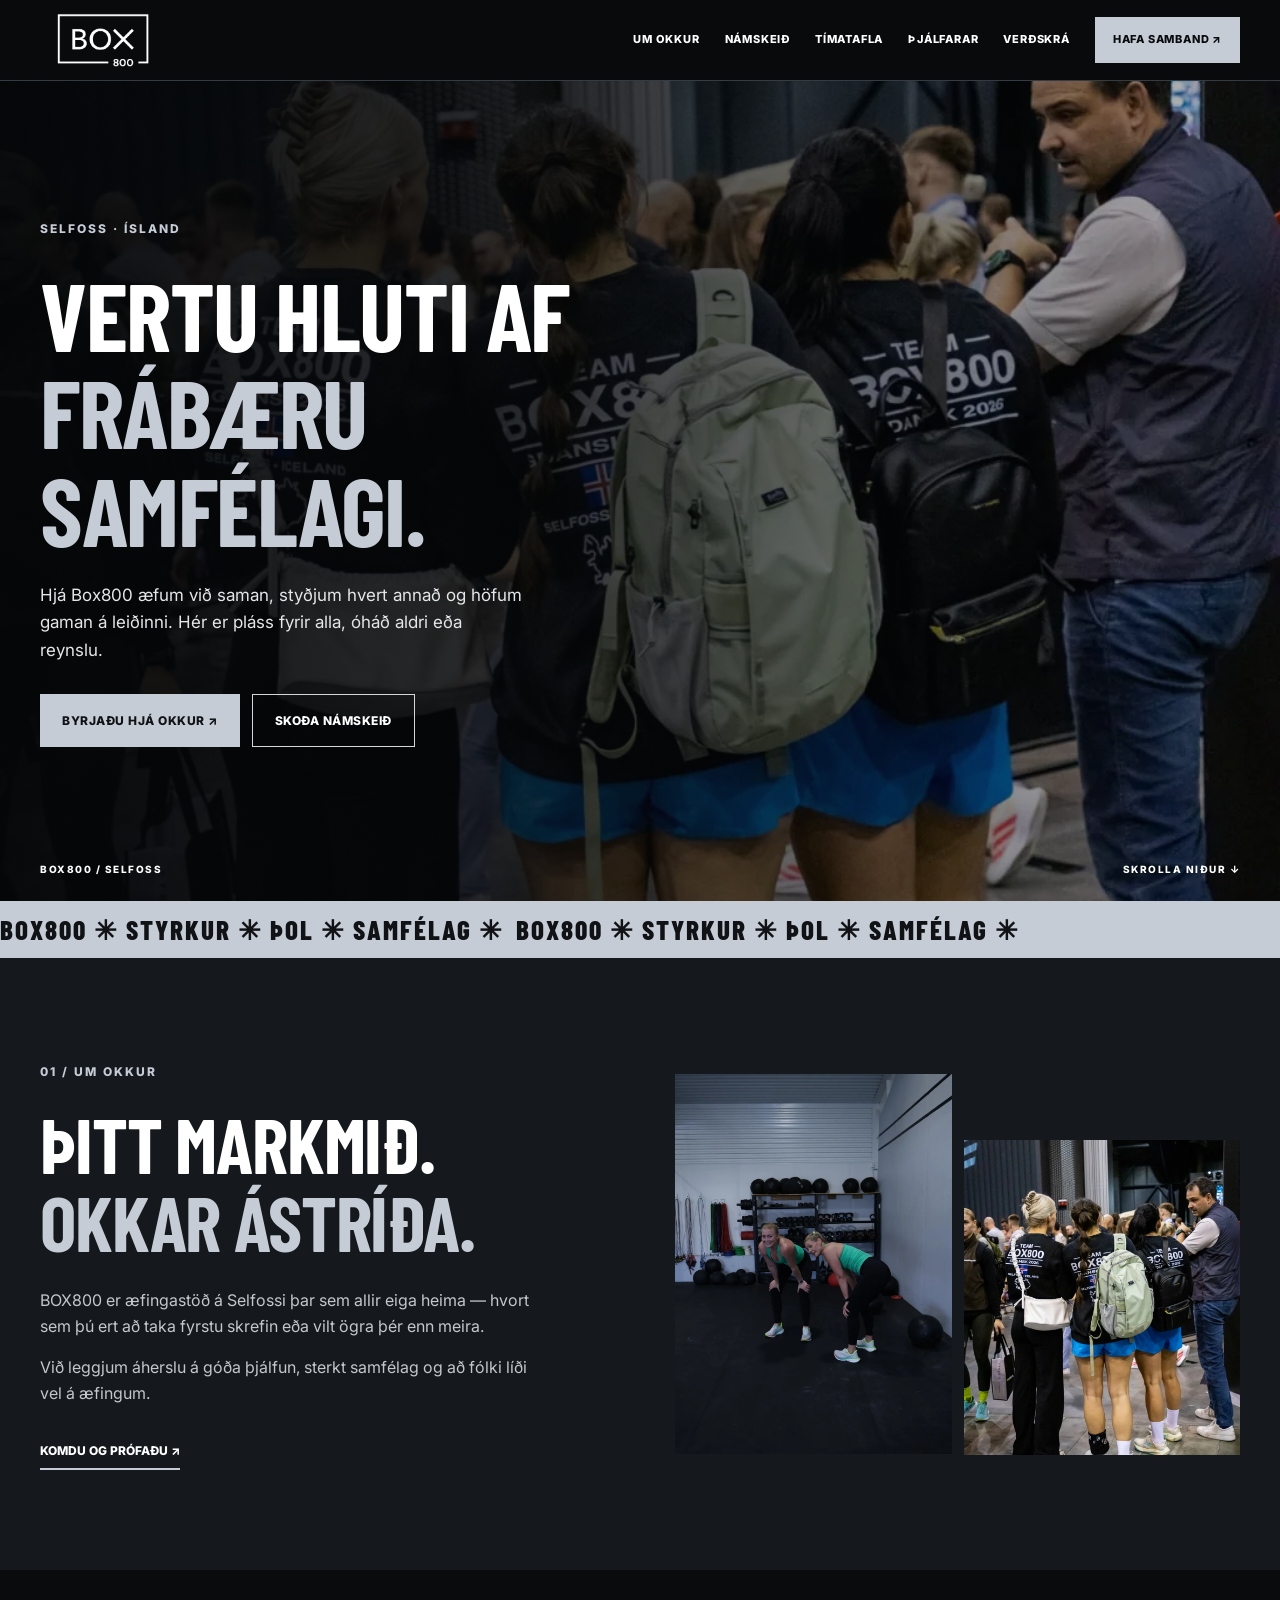
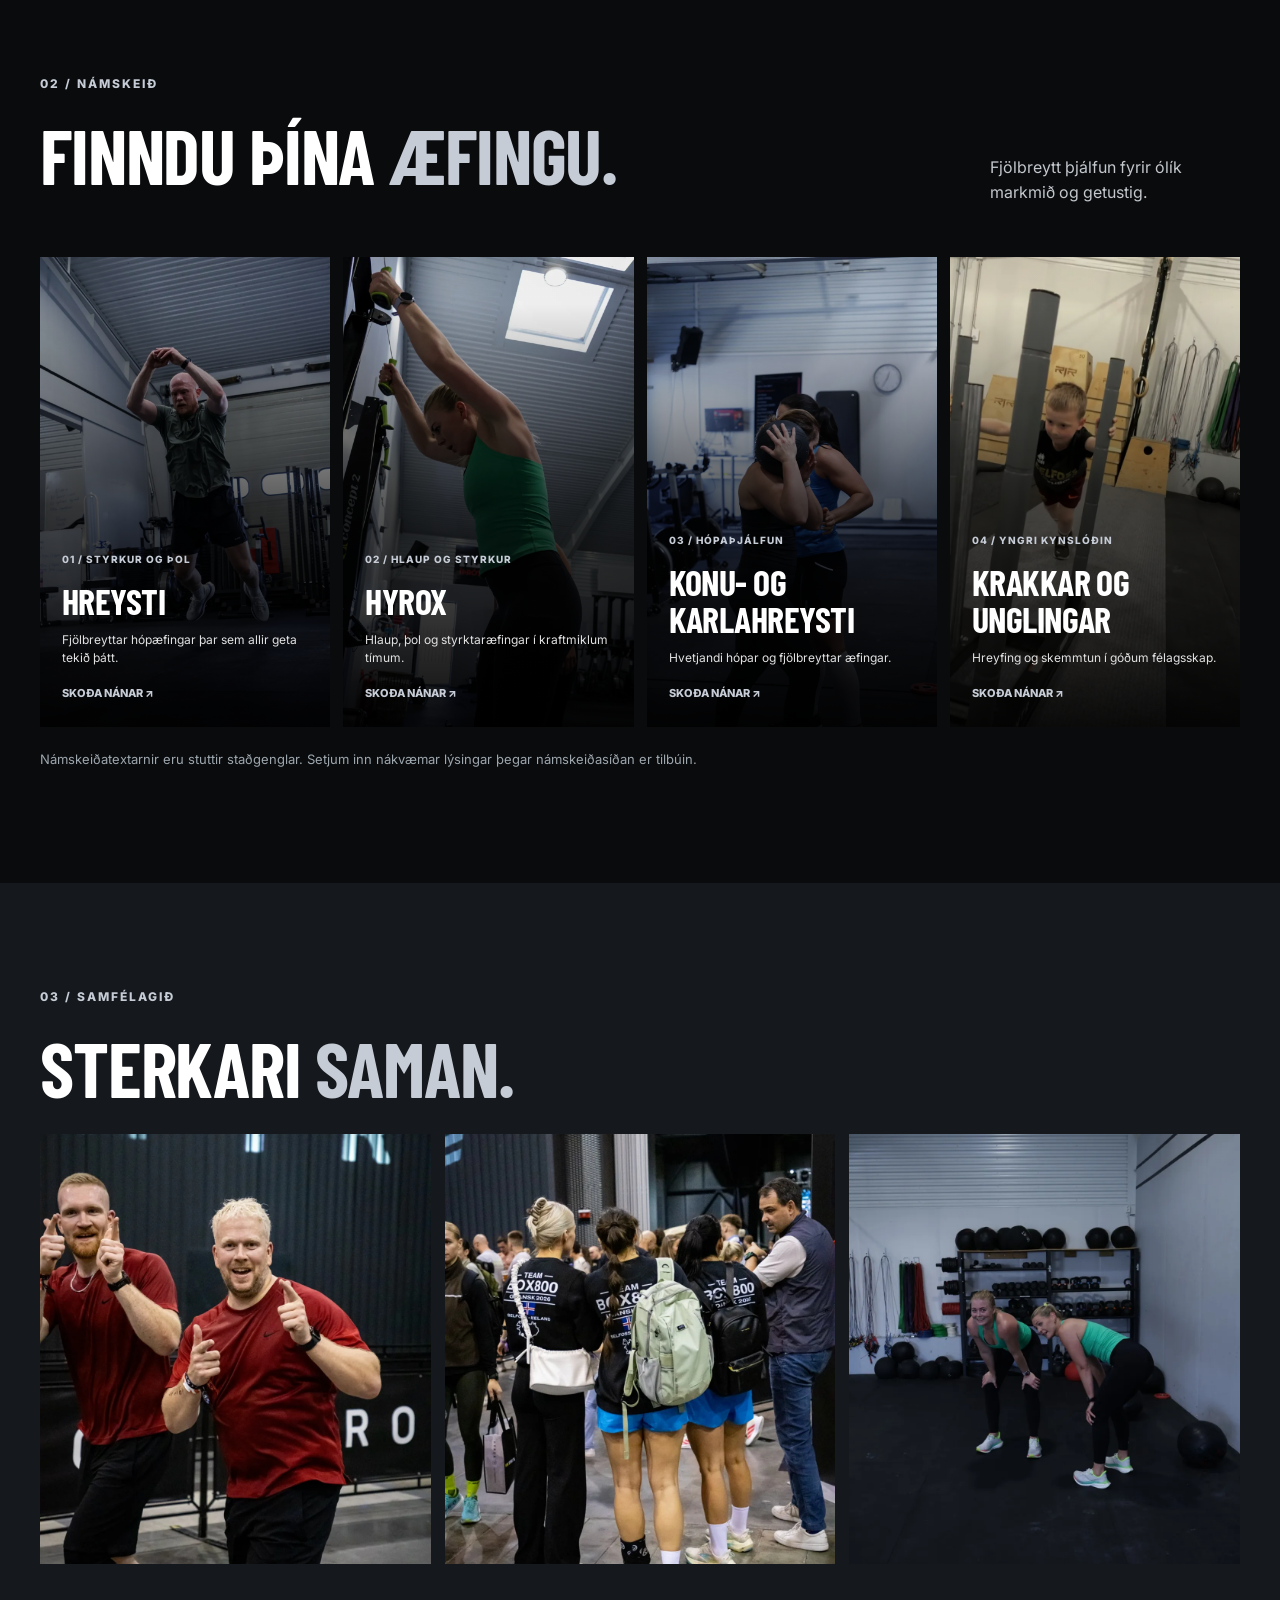
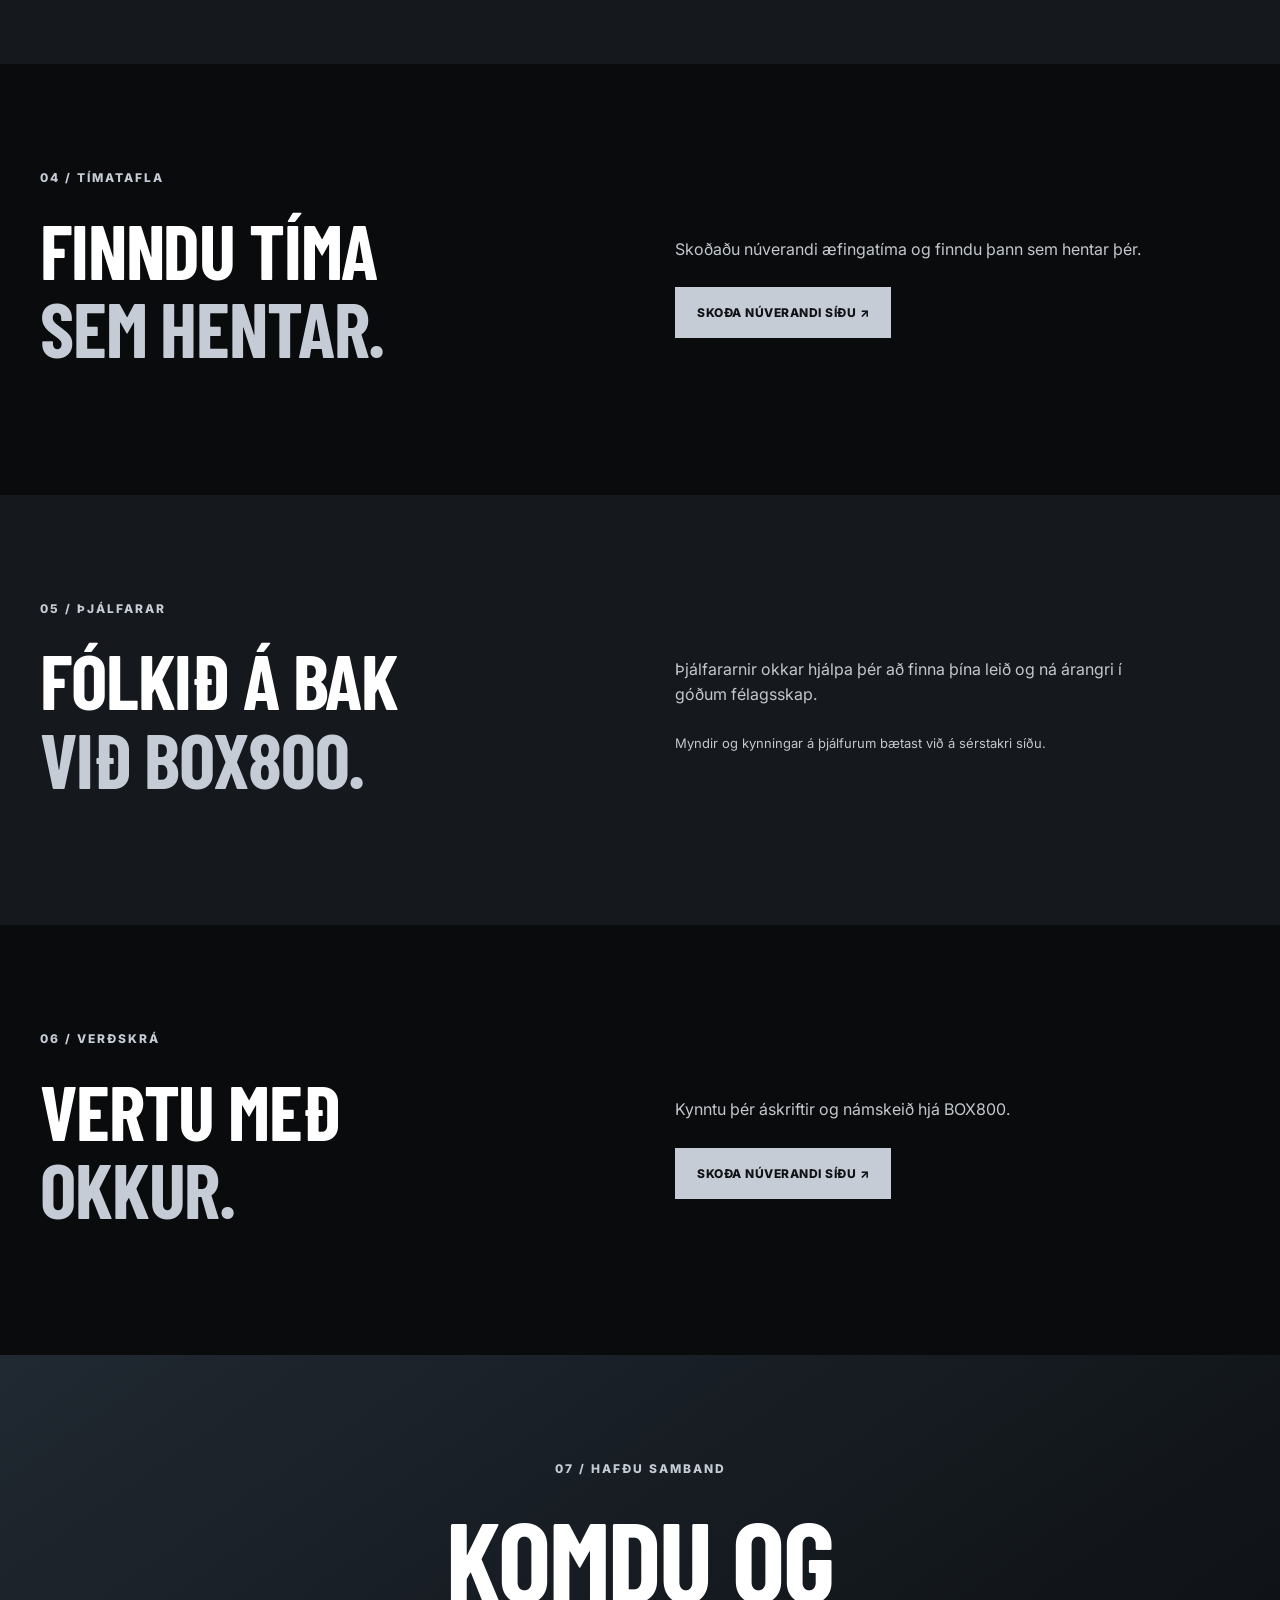
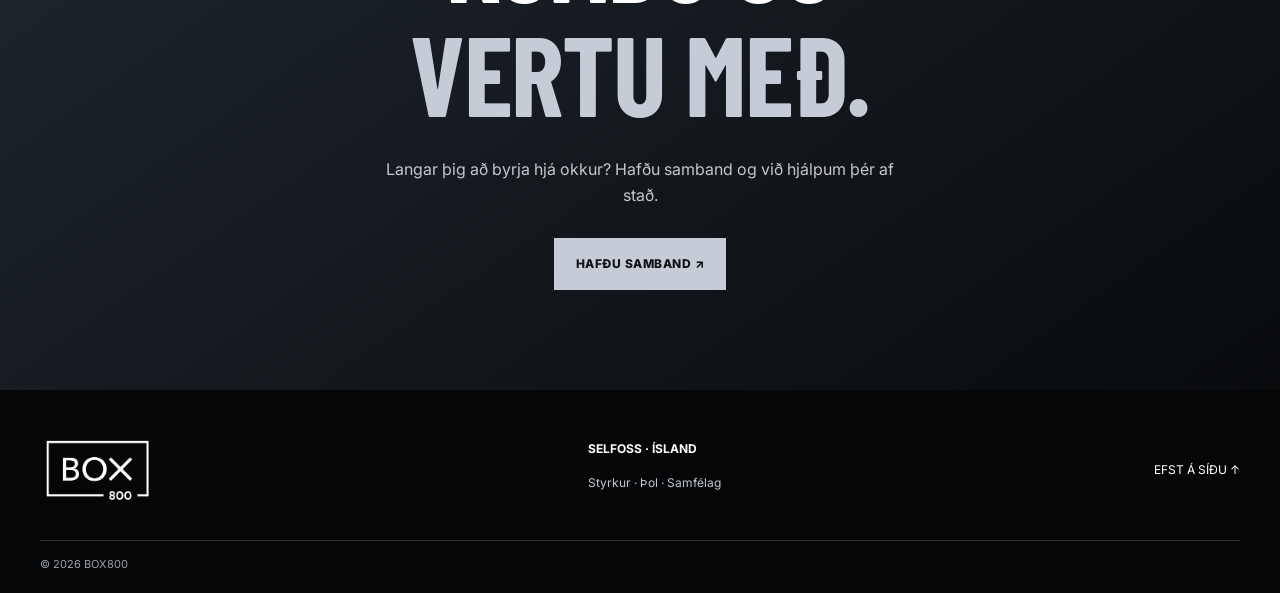
==== box800-website/index.html @ e8f78f91 "Add files via upload" ====
<!DOCTYPE html>
<html lang="is">
<head>
  <meta charset="UTF-8">
  <meta name="viewport" content="width=device-width, initial-scale=1.0">
  <meta name="description" content="BOX800 á Selfossi. Vertu hluti af frábæru samfélagi — fjölbreyttar æfingar fyrir öll getustig.">
  <title>BOX800 | Vertu hluti af frábæru samfélagi</title>
  <link rel="preconnect" href="https://fonts.googleapis.com">
  <link rel="preconnect" href="https://fonts.gstatic.com" crossorigin>
  <link href="https://fonts.googleapis.com/css2?family=Barlow+Condensed:wght@600;700;800;900&family=Inter:wght@400;500;600;700;800&display=swap" rel="stylesheet">
  <link rel="stylesheet" href="style.css">
  <script src="script.js" defer></script>
</head>
<body>
  <!-- 1. VALMYND: Skiptu út tenglum þegar undirsíðurnar eru tilbúnar. -->
  <header class="site-header" id="top">
    <div class="container nav-wrap">
      <a href="#top" aria-label="BOX800 – forsíða"><img class="brand-logo" src="images/box800-logo-white.png" alt="BOX800"></a>
      <button class="menu-toggle" type="button" aria-label="Opna valmynd" aria-expanded="false" aria-controls="main-nav"><span></span><span></span><span></span></button>
      <nav class="main-nav" id="main-nav" aria-label="Aðalvalmynd">
        <a href="#um-okkur">Um okkur</a>
        <a href="#namskeid">Námskeið</a>
        <a href="#timatafla">Tímatafla</a>
        <a href="#thjalfarar">Þjálfarar</a>
        <a href="#verdskra">Verðskrá</a>
        <a class="nav-cta" href="#samband">Hafa samband ↗</a>
      </nav>
    </div>
  </header>

  <main>
    <!-- 2. FORSÍÐA: Skiptu út myndinni í CSS undir .hero-photo -->
    <section class="hero" aria-labelledby="hero-title">
      <div class="hero-photo" aria-hidden="true"></div>
      <div class="container hero-content">
        <span class="eyebrow">SELFOSS · ÍSLAND</span>
        <h1 id="hero-title">VERTU HLUTI AF<br><em>FRÁBÆRU<br>SAMFÉLAGI.</em></h1>
        <p>Hjá Box800 æfum við saman, styðjum hvert annað og höfum gaman á leiðinni. Hér er pláss fyrir alla, óháð aldri eða reynslu.</p>
        <div class="hero-actions">
          <a class="btn btn-primary" href="#samband">BYRJAÐU HJÁ OKKUR ↗</a>
          <a class="btn btn-outline" href="#namskeid">SKOÐA NÁMSKEIÐ</a>
        </div>
      </div>
      <div class="hero-scroll container">BOX800 / SELFOSS <a href="#um-okkur">SKROLLA NIÐUR ↓</a></div>
    </section>

    <!-- 3. HREYFANLEGUR TEXTABORÐI -->
    <div class="ticker" aria-hidden="true"><div class="ticker-track"><span>BOX800 ✳ STYRKUR ✳ ÞOL ✳ SAMFÉLAG ✳ </span><span>BOX800 ✳ STYRKUR ✳ ÞOL ✳ SAMFÉLAG ✳ </span></div></div>

    <!-- 4. UM OKKUR -->
    <section class="section about" id="um-okkur">
      <div class="container about-grid">
        <div class="about-copy">
          <span class="kicker">01 / UM OKKUR</span>
          <h2>ÞITT MARKMIÐ.<br><span>OKKAR ÁSTRÍÐA.</span></h2>
          <p>BOX800 er æfingastöð á Selfossi þar sem allir eiga heima — hvort sem þú ert að taka fyrstu skrefin eða vilt ögra þér enn meira.</p>
          <p>Við leggjum áherslu á góða þjálfun, sterkt samfélag og að fólki líði vel á æfingum.</p>
          <a class="text-link" href="#samband">KOMDU OG PRÓFAÐU ↗</a>
        </div>
        <div class="about-photos">
          <img src="images/friends.webp" alt="Tvær konur brosa eftir æfingu hjá BOX800" loading="lazy">
          <img src="images/team.webp" alt="TEAM BOX800 saman á HYROX viðburði" loading="lazy">
        </div>
      </div>
    </section>

    <!-- 5. NÁMSKEIÐ: Breyttu heiti og texta innan hvers article -->
    <section class="section programs" id="namskeid">
      <div class="container">
        <div class="section-heading"><div><span class="kicker">02 / NÁMSKEIÐ</span><h2>FINNDU ÞÍNA <span>ÆFINGU.</span></h2></div><p>Fjölbreytt þjálfun fyrir ólík markmið og getustig.</p></div>
        <div class="program-grid">
          <article class="program-card"><img src="images/burpees.webp" alt="Iðkandi á æfingu hjá BOX800" loading="lazy"><div class="program-shade"></div><div class="program-content"><span>01 / STYRKUR OG ÞOL</span><h3>HREYSTI</h3><p>Fjölbreyttar hópæfingar þar sem allir geta tekið þátt.</p><a href="#samband" aria-label="Fá upplýsingar um Hreysti">SKOÐA NÁNAR ↗</a></div></article>
          <article class="program-card"><img src="images/ski.webp" alt="Kona æfir á SkiErg hjá BOX800" loading="lazy"><div class="program-shade"></div><div class="program-content"><span>02 / HLAUP OG STYRKUR</span><h3>HYROX</h3><p>Hlaup, þol og styrktaræfingar í kraftmiklum tímum.</p><a href="#samband" aria-label="Fá upplýsingar um HYROX">SKOÐA NÁNAR ↗</a></div></article>
          <article class="program-card"><img src="images/training.webp" alt="Konur æfa saman hjá BOX800" loading="lazy"><div class="program-shade"></div><div class="program-content"><span>03 / HÓPAÞJÁLFUN</span><h3>KONU- OG<br>KARLAHREYSTI</h3><p>Hvetjandi hópar og fjölbreyttar æfingar.</p><a href="#samband" aria-label="Fá upplýsingar um hópaþjálfun">SKOÐA NÁNAR ↗</a></div></article>
          <article class="program-card"><img src="images/kids.webp" alt="Barn æfir sled push hjá BOX800" loading="lazy"><div class="program-shade"></div><div class="program-content"><span>04 / YNGRI KYNSLÓÐIN</span><h3>KRAKKAR OG<br>UNGLINGAR</h3><p>Hreyfing og skemmtun í góðum félagsskap.</p><a href="#samband" aria-label="Fá upplýsingar um krakka- og unglingaþjálfun">SKOÐA NÁNAR ↗</a></div></article>
        </div>
        <p class="edit-note">Námskeiðatextarnir eru stuttir staðgenglar. Setjum inn nákvæmar lýsingar þegar námskeiðasíðan er tilbúin.</p>
      </div>
    </section>

    <!-- 6. SAMFÉLAGSMYNDIR -->
    <section class="section community"><div class="container"><span class="kicker">03 / SAMFÉLAGIÐ</span><h2>STERKARI <span>SAMAN.</span></h2><div class="community-grid"><img src="images/celebrate.webp" alt="Tveir iðkendur fagna saman" loading="lazy"><img src="images/team.webp" alt="BOX800 lið á HYROX móti" loading="lazy"><img src="images/friends.webp" alt="Vinkonur eftir æfingu" loading="lazy"></div></div></section>

    <!-- 7. TÍMATAFLA, ÞJÁLFARAR OG VERÐSKRÁ -->
    <section class="section details" id="timatafla"><div class="container detail-grid"><div><span class="kicker">04 / TÍMATAFLA</span><h2>FINNDU TÍMA<br><span>SEM HENTAR.</span></h2></div><div><p>Skoðaðu núverandi æfingatíma og finndu þann sem hentar þér.</p><a class="btn btn-primary" href="https://www.box800.is/">SKOÐA NÚVERANDI SÍÐU ↗</a></div></div></section>
    <section class="section details details-alt" id="thjalfarar"><div class="container detail-grid"><div><span class="kicker">05 / ÞJÁLFARAR</span><h2>FÓLKIÐ Á BAK<br><span>VIÐ BOX800.</span></h2></div><div><p>Þjálfararnir okkar hjálpa þér að finna þína leið og ná árangri í góðum félagsskap.</p><p class="subtle">Myndir og kynningar á þjálfurum bætast við á sérstakri síðu.</p></div></div></section>
    <section class="section details" id="verdskra"><div class="container detail-grid"><div><span class="kicker">06 / VERÐSKRÁ</span><h2>VERTU MEÐ<br><span>OKKUR.</span></h2></div><div><p>Kynntu þér áskriftir og námskeið hjá BOX800.</p><a class="btn btn-primary" href="https://www.box800.is/">SKOÐA NÚVERANDI SÍÐU ↗</a></div></div></section>

    <!-- 8. HAFA SAMBAND -->
    <section class="section contact" id="samband"><div class="container contact-inner"><span class="kicker">07 / HAFÐU SAMBAND</span><h2>KOMDU OG<br><span>VERTU MEÐ.</span></h2><p>Langar þig að byrja hjá okkur? Hafðu samband og við hjálpum þér af stað.</p><a class="btn btn-primary" href="https://www.box800.is/">HAFÐU SAMBAND ↗</a></div></section>
  </main>

  <!-- 9. FOOTER -->
  <footer class="footer"><div class="container footer-main"><img src="images/box800-logo-white.png" alt="BOX800"><div><strong>SELFOSS · ÍSLAND</strong><p>Styrkur · Þol · Samfélag</p></div><a href="#top">EFST Á SÍÐU ↑</a></div><div class="container footer-bottom">© <span id="year"></span> BOX800</div></footer>
</body>
</html>
---- box800-website/style.css ----
/* BOX800 – Öllum litum má breyta hér */
:root { --blue:#c6ccd6; --black:#090b0d; --dark:#15191d; --white:#fff; --muted:#c3c7cc; --max:1200px; }
/* Lovelo: settu eigin leyfisskrá í fonts/ og fjarlægðu athugasemdamerkin. */
/* @font-face { font-family:Lovelo; src:url('fonts/Lovelo-Black.woff2') format('woff2'); font-display:swap; } */
*{box-sizing:border-box} html{scroll-behavior:smooth;scroll-padding-top:85px} body{margin:0;background:var(--black);color:var(--white);font-family:Inter,Arial,sans-serif;line-height:1.6} a{color:inherit;text-decoration:none}button{font:inherit}img{display:block;max-width:100%}.container{width:min(calc(100% - 44px),var(--max));margin:auto}h1,h2,h3{font-family:Lovelo,'Barlow Condensed',Impact,sans-serif;line-height:1.02;letter-spacing:-.015em}h2{font-size:clamp(43px,6vw,82px);margin:20px 0 28px}h2 span{color:var(--blue)}.section{padding:100px 0}.kicker,.eyebrow{color:var(--blue);font-size:12px;font-weight:800;letter-spacing:2px}.subtle,.edit-note{color:#9ea7ae;font-size:13px}
/* 1. Valmynd */
.site-header{position:sticky;top:0;z-index:20;background:rgba(9,11,13,.96);border-bottom:1px solid #343b42;backdrop-filter:blur(10px)}.nav-wrap{min-height:80px;display:flex;justify-content:space-between;align-items:center;gap:20px}.brand-logo{width:126px;height:auto;max-height:62px;object-fit:contain}.main-nav{display:flex;align-items:center;gap:25px}.main-nav a{font-size:11px;font-weight:800;text-transform:uppercase;letter-spacing:.8px}.main-nav a:hover{color:var(--blue)}.main-nav .nav-cta{background:var(--blue);color:#090b0d;padding:14px 18px}.menu-toggle{display:none}
/* 2. Forsíða: Breyttu mynd hér. Notum TEAM BOX800 myndina tímabundið. */
.hero{min-height:710px;min-height:min(820px,calc(100svh - 80px));position:relative;display:flex;align-items:center;overflow:hidden;background:#171b20}.hero-photo{position:absolute;inset:0;background:linear-gradient(90deg,rgba(4,6,8,.97) 0%,rgba(4,6,8,.85) 36%,rgba(4,6,8,.25) 100%),url('images/team.webp') 74% 43%/cover no-repeat}.hero-content{position:relative;z-index:1;padding:100px 0 120px}.hero h1{font-size:clamp(52px,7.5vw,108px);max-width:1040px;margin:24px 0}.hero h1 em{color:var(--blue);font-style:normal}.hero p{font-size:17px;max-width:485px;color:#e4e6e8}.hero-actions{display:flex;flex-wrap:wrap;gap:12px;margin-top:30px}.btn{display:inline-flex;align-items:center;justify-content:center;padding:16px 22px;font-size:12px;font-weight:800;letter-spacing:.5px;transition:transform .2s,background .2s}.btn:hover{transform:translateY(-3px)}.btn-primary{background:var(--blue);color:#101215}.btn-primary:hover{background:#e6e9ef}.btn-outline{border:1px solid #d6d6d6;color:#fff}.btn-outline:hover{background:#fff;color:#111}.hero-scroll{position:absolute;bottom:24px;left:50%;transform:translateX(-50%);display:flex;justify-content:space-between;z-index:2;font-size:10px;font-weight:800;letter-spacing:1.5px}
/* 3. Hreyfanlegur borði */
.ticker{background:var(--blue);color:#101215;overflow:hidden;padding:12px 0}.ticker-track{display:flex;width:max-content;font:800 27px 'Barlow Condensed',sans-serif;letter-spacing:2px;white-space:nowrap;animation:slide 22s linear infinite}.ticker-track span{padding-right:12px}@keyframes slide{to{transform:translateX(-50%)}}
/* 4. Um okkur */
.about{background:var(--dark)}.about-grid{display:grid;grid-template-columns:1fr 1fr;align-items:center;gap:70px}.about-copy p{color:var(--muted);max-width:510px}.text-link{display:inline-block;margin-top:18px;font-size:12px;font-weight:800;border-bottom:2px solid var(--blue);padding-bottom:8px}.about-photos{display:grid;grid-template-columns:1fr 1fr;gap:12px;align-items:center}.about-photos img{width:100%;height:380px;object-fit:cover}.about-photos img:last-child{height:315px;transform:translateY(34px)}
/* 5. Námskeið */
.section-heading{display:flex;align-items:end;justify-content:space-between;gap:30px;margin-bottom:35px}.section-heading p{max-width:250px;color:var(--muted)}.program-grid{display:grid;grid-template-columns:repeat(4,minmax(0,1fr));gap:13px}.program-card{height:470px;position:relative;overflow:hidden;background:#23282d}.program-card>img{width:100%;height:100%;object-fit:cover;transition:transform .4s}.program-card:hover>img{transform:scale(1.06)}.program-shade{position:absolute;inset:0;background:linear-gradient(180deg,rgba(0,0,0,.05) 10%,rgba(0,0,0,.65) 53%,rgba(0,0,0,.94) 100%)}.program-content{position:absolute;bottom:0;left:0;right:0;padding:22px}.program-content>span{font-size:10px;color:var(--blue);font-weight:800;letter-spacing:1px}.program-content h3{font-size:clamp(29px,2.8vw,43px);margin:12px 0}.program-content p{font-size:12px;color:#e2e2e2;line-height:1.5}.program-content a{font-size:11px;font-weight:800;color:var(--blue)}.edit-note{margin-top:22px}
/* 6. Samfélagsmyndir */
.community{background:var(--dark)}.community-grid{display:grid;grid-template-columns:repeat(3,1fr);gap:14px}.community-grid img{height:430px;width:100%;object-fit:cover}
/* 7. Upplýsingakaflar */
.detail-grid{display:grid;grid-template-columns:1fr 1fr;gap:70px;align-items:center}.detail-grid p{max-width:470px;color:var(--muted);margin-bottom:25px}.details-alt{background:var(--dark)}
/* 8. Samband og footer */
.contact{text-align:center;background:linear-gradient(145deg,#202831,#090b0d)}.contact-inner{max-width:820px}.contact h2{font-size:clamp(58px,9vw,112px)}.contact p{max-width:510px;margin:20px auto 30px;color:var(--muted)}.footer{background:#050607;padding:45px 0 20px}.footer-main{display:flex;justify-content:space-between;align-items:center;gap:20px}.footer-main img{width:115px}.footer-main strong,.footer-main>a{font-size:12px}.footer-main p{font-size:12px;color:var(--muted)}.footer-bottom{border-top:1px solid #333;margin-top:35px;padding-top:15px;color:#9aa1a8;font-size:11px}
/* 9. Símar og spjaldtölvur */
@media(max-width:1050px){.main-nav{gap:12px}.main-nav a{font-size:10px}.program-grid{grid-template-columns:repeat(2,1fr)}.program-content h3{font-size:40px}}
@media(max-width:760px){.container{width:min(calc(100% - 32px),var(--max))}.section{padding:70px 0}.nav-wrap{min-height:70px}.brand-logo{width:102px}.menu-toggle{display:flex;flex-direction:column;justify-content:center;gap:5px;background:none;border:1px solid #65707a;width:43px;height:43px;padding:10px;cursor:pointer}.menu-toggle span{height:2px;background:white;width:100%}.main-nav{display:none;position:absolute;top:70px;left:0;right:0;background:#101419;padding:24px 18px;flex-direction:column;align-items:stretch;gap:18px}.main-nav.is-open{display:flex}.main-nav a{font-size:14px}.main-nav .nav-cta{text-align:center}.hero{min-height:690px}.hero-photo{background:linear-gradient(90deg,rgba(4,6,8,.88),rgba(4,6,8,.55)),url('images/team.webp') 50% center/cover no-repeat}.hero-content{padding:85px 0 110px}.hero h1{font-size:clamp(43px,9vw,70px)}.hero p{font-size:15px}.about-grid,.detail-grid{grid-template-columns:1fr;gap:30px}.about-photos img{height:300px}.about-photos img:last-child{height:260px}.section-heading{display:block}.program-grid{grid-template-columns:repeat(2,1fr)}.community-grid img{height:260px}.footer-main{flex-wrap:wrap}}
@media(max-width:500px){.hero h1{font-size:clamp(35px,9.3vw,48px)}.hero-actions{flex-direction:column;align-items:stretch}.hero-scroll{font-size:9px}.program-grid{grid-template-columns:1fr}.program-card{height:440px}.program-content h3{font-size:45px}.community-grid{grid-template-columns:1fr 1fr}.community-grid img{height:240px}.community-grid img:last-child{display:none}.footer-main{flex-direction:column;align-items:flex-start}}
@media(prefers-reduced-motion:reduce){html{scroll-behavior:auto}.ticker-track{animation:none}.program-card>img,.btn{transition:none}}
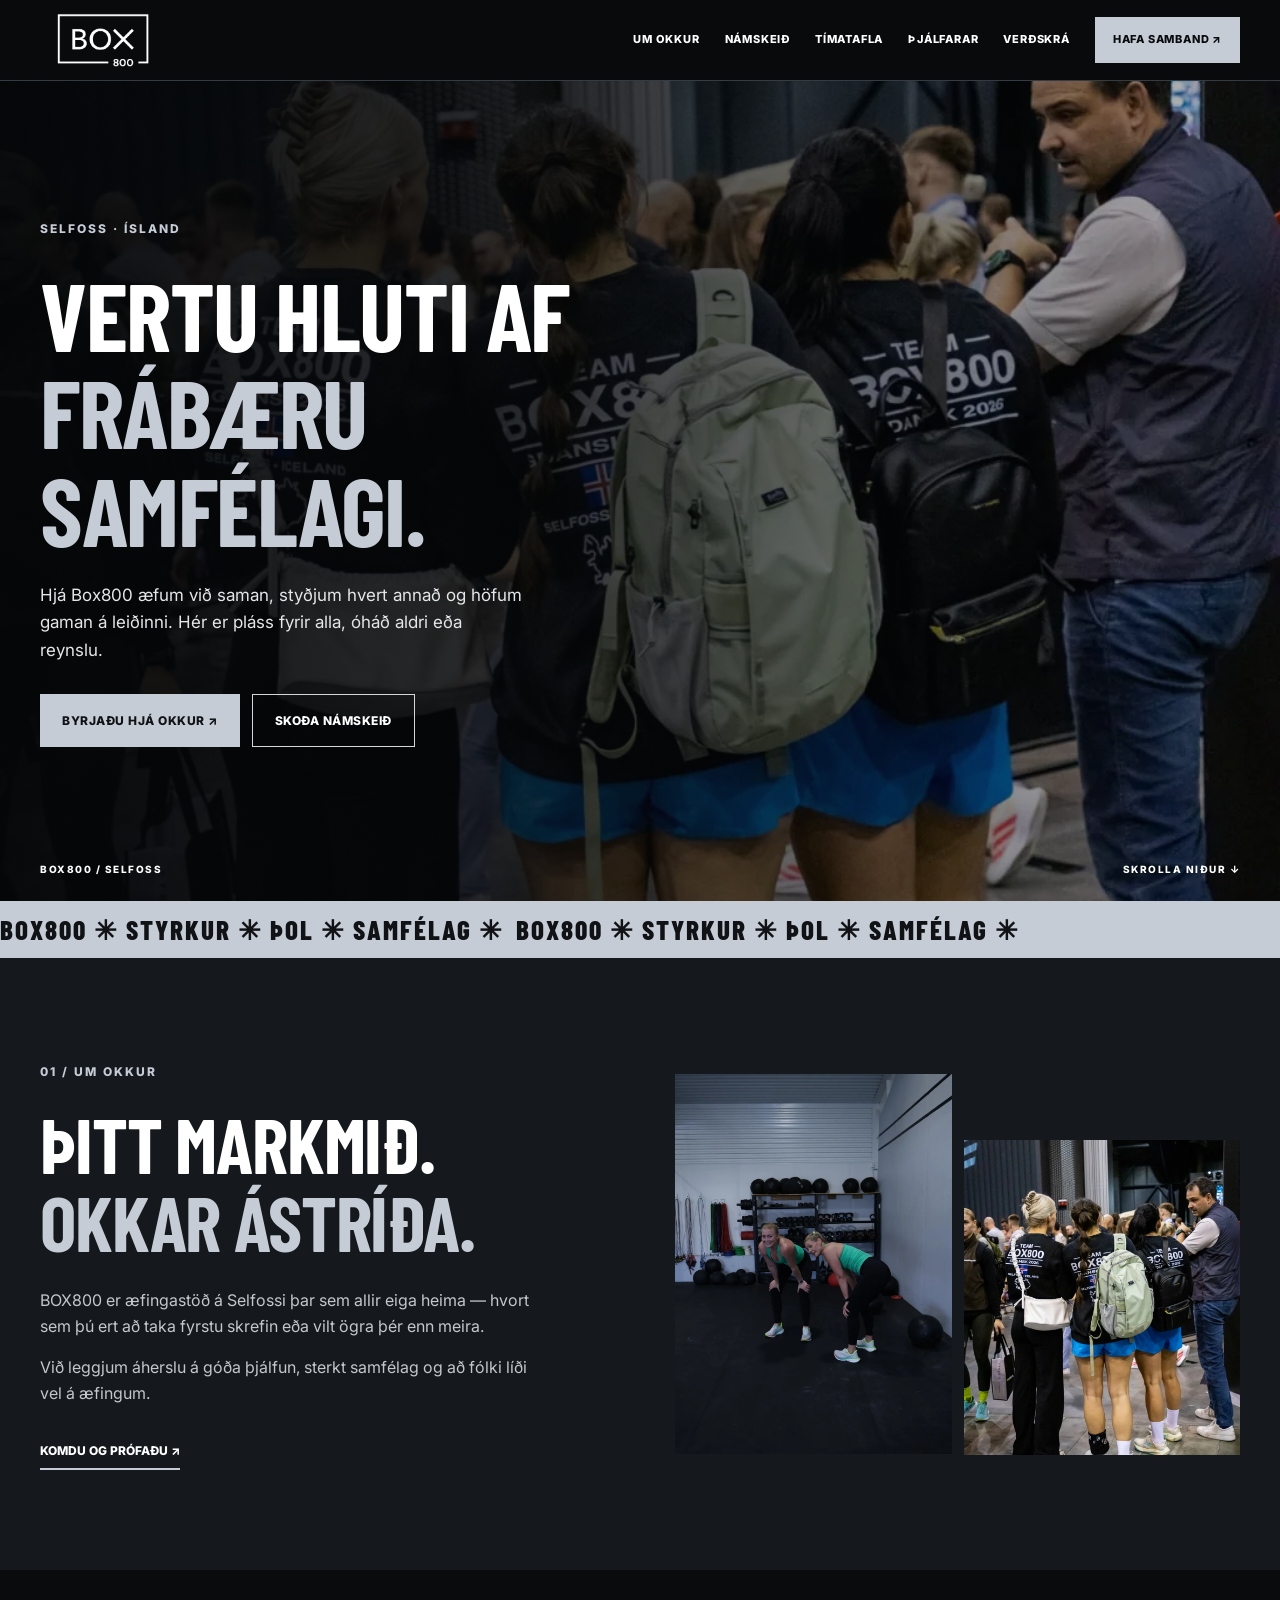
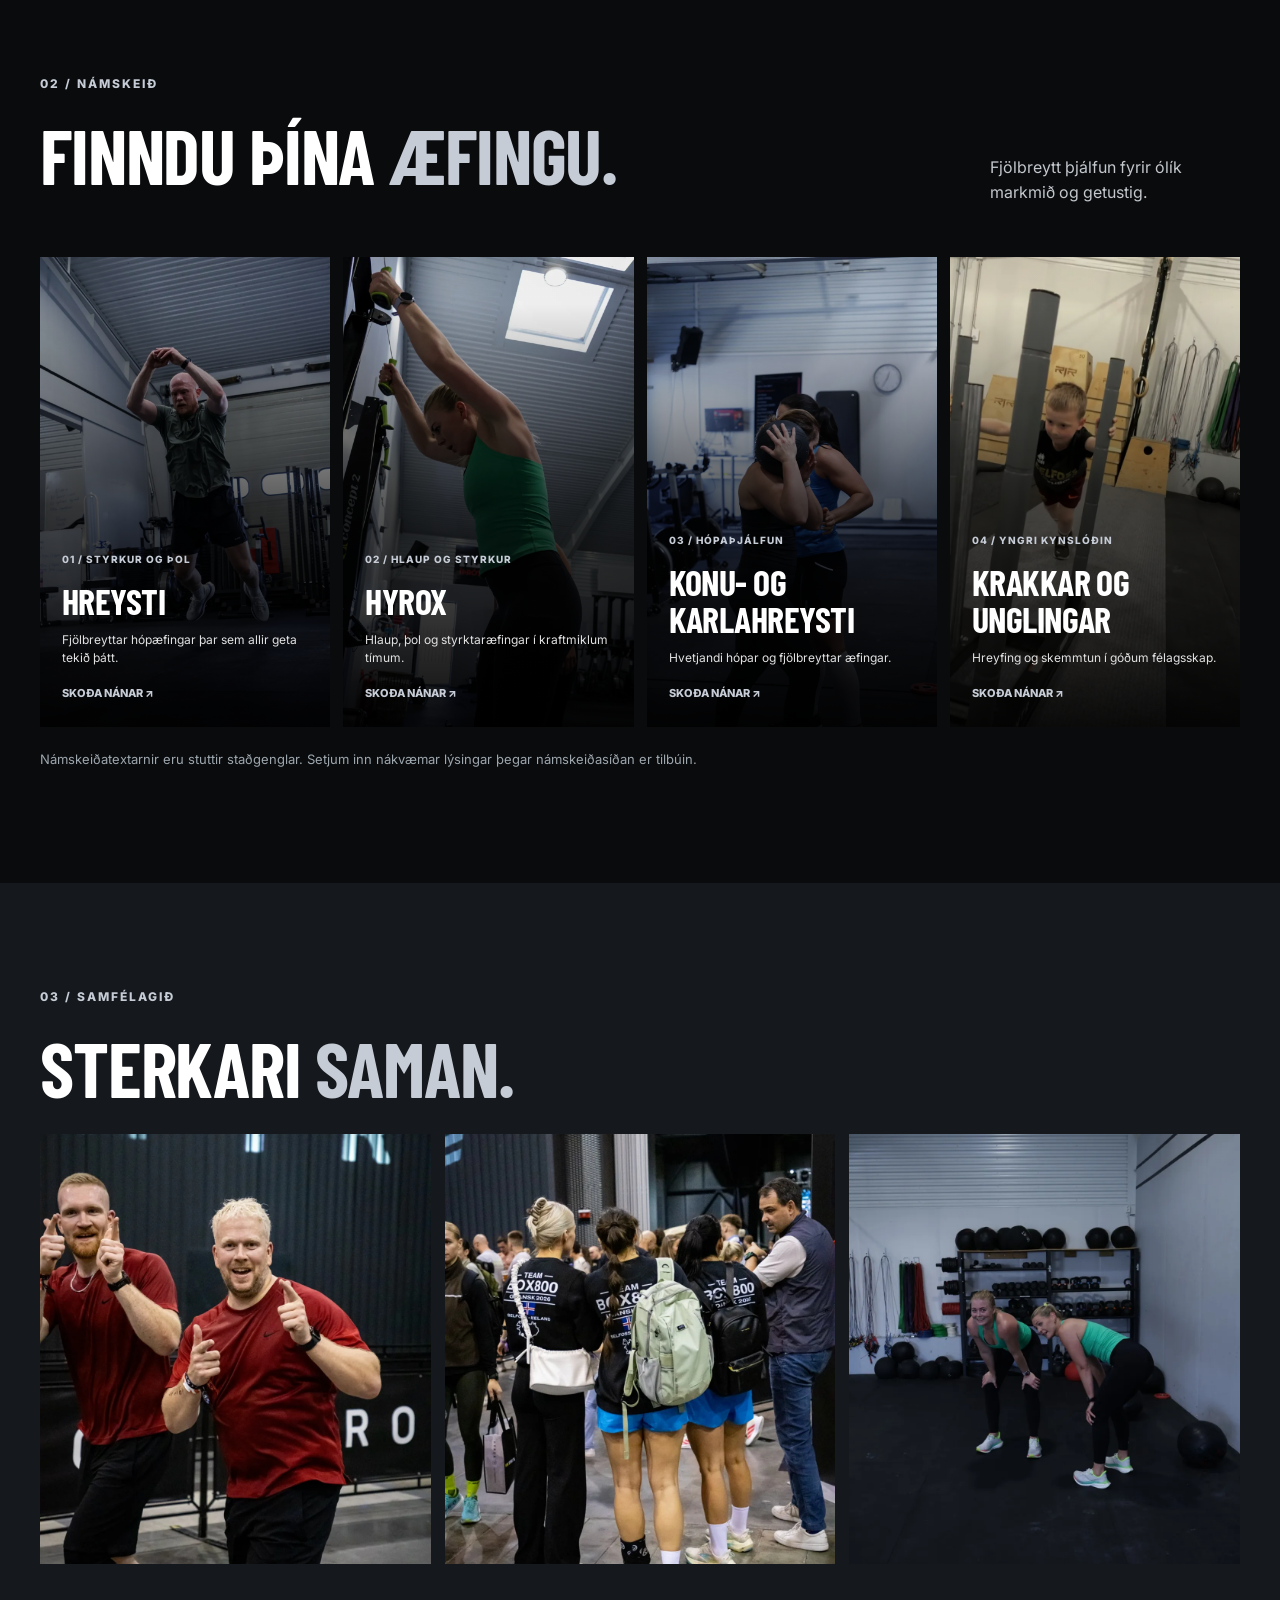
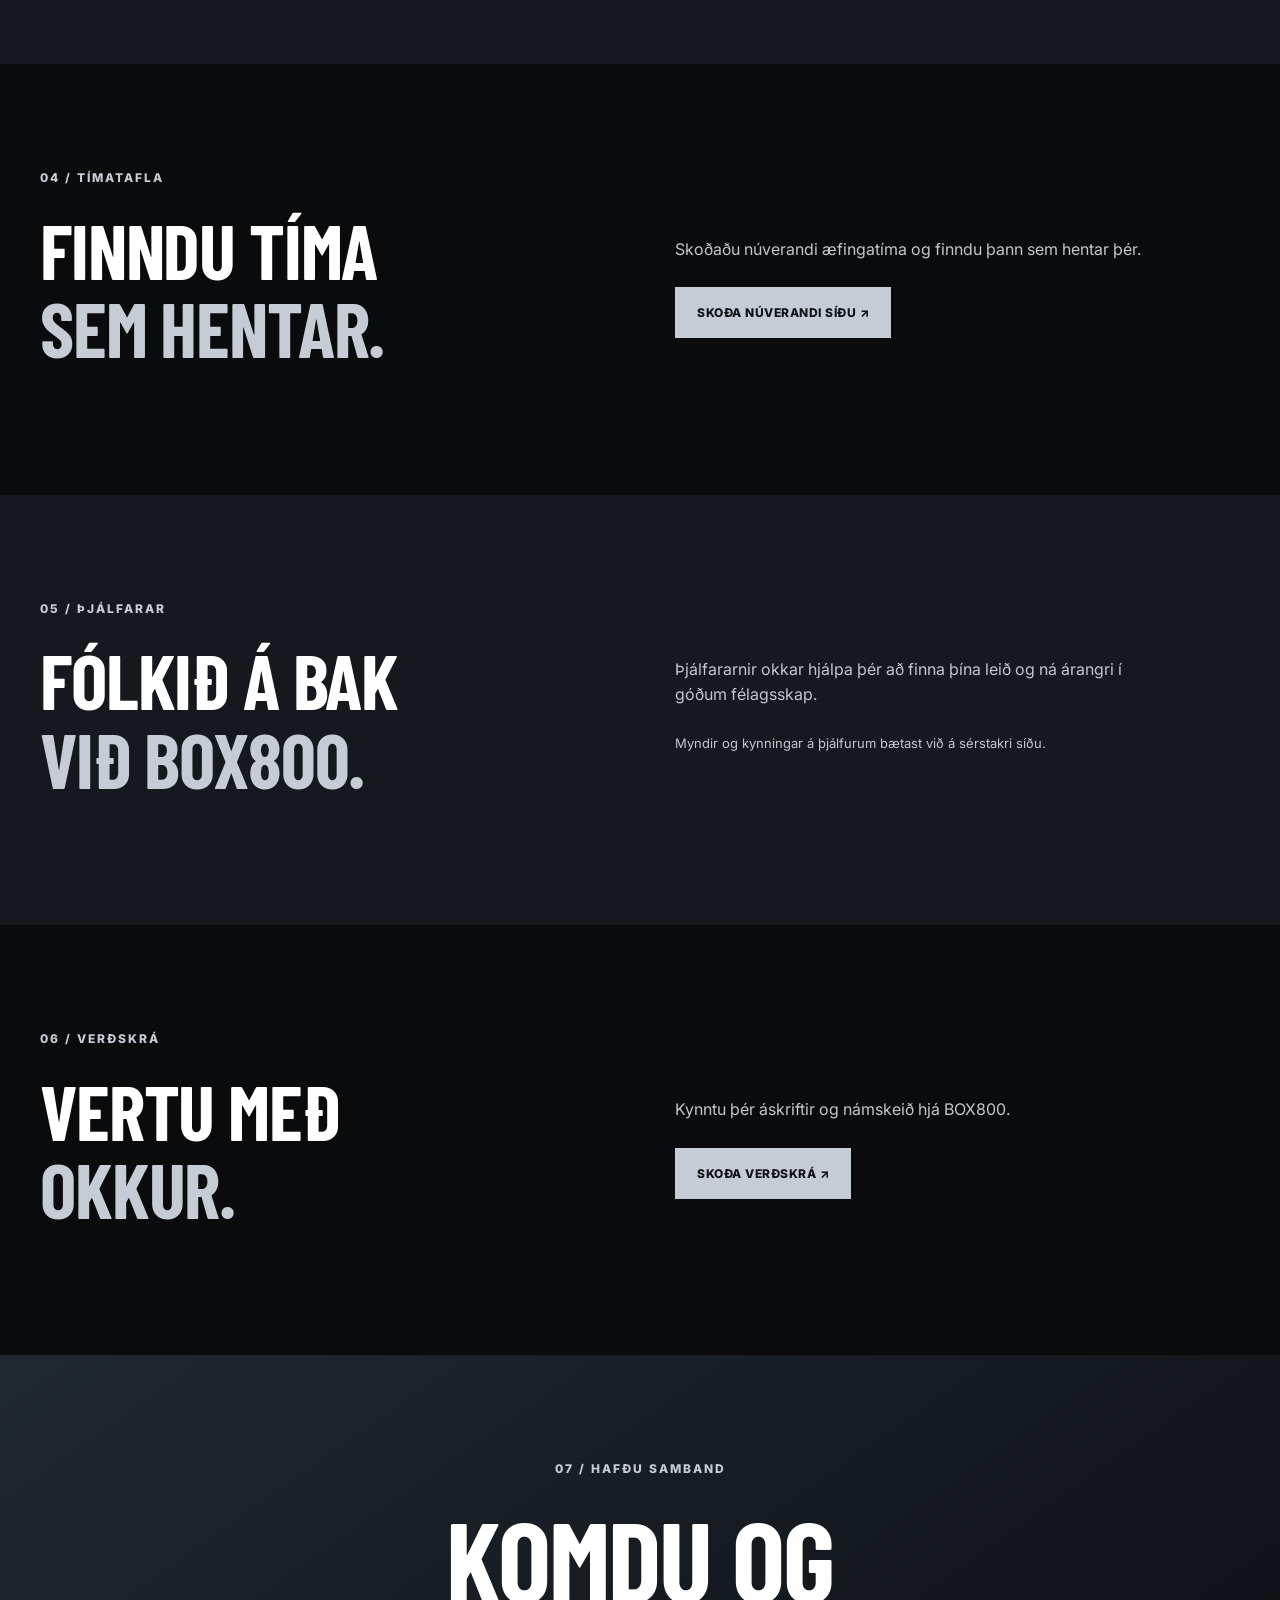
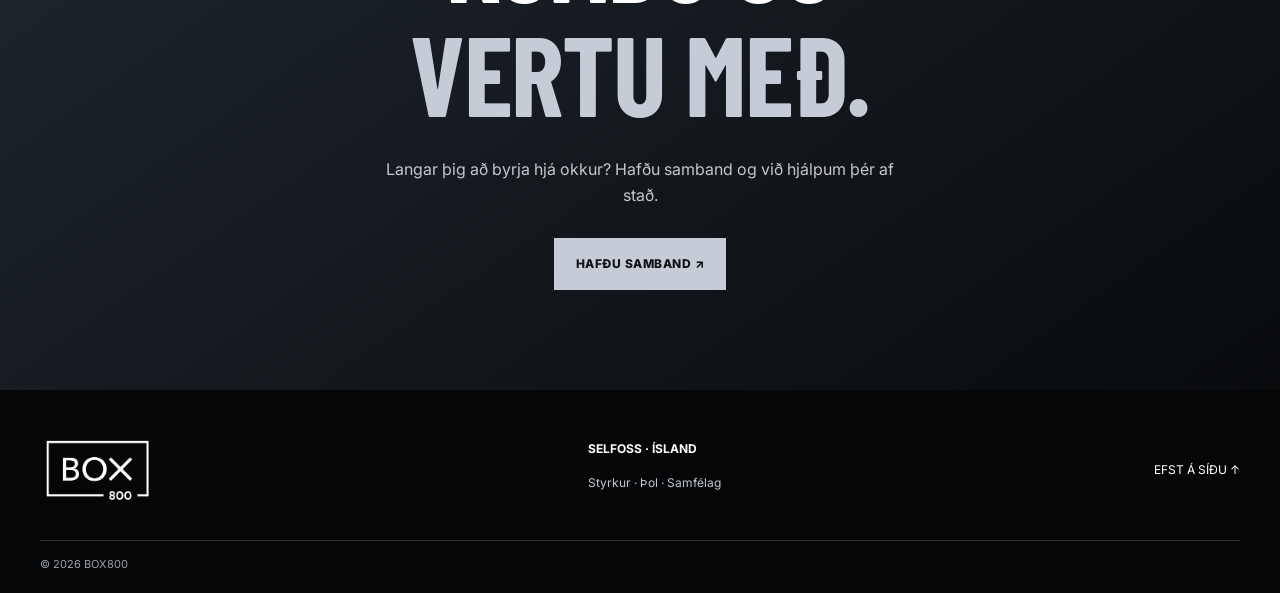
==== commit 4ac1fef3: "Laga index" ====
--- a/box800-website/index.html
+++ b/box800-website/index.html
@@ -1,3 +1,4 @@
+
 <!DOCTYPE html>
 <html lang="is">
 <head>
@@ -5,92 +6,558 @@
   <meta name="viewport" content="width=device-width, initial-scale=1.0">
   <meta name="description" content="BOX800 á Selfossi. Vertu hluti af frábæru samfélagi — fjölbreyttar æfingar fyrir öll getustig.">
   <title>BOX800 | Vertu hluti af frábæru samfélagi</title>
+
+  <!-- LETURGERÐIR -->
   <link rel="preconnect" href="https://fonts.googleapis.com">
   <link rel="preconnect" href="https://fonts.gstatic.com" crossorigin>
   <link href="https://fonts.googleapis.com/css2?family=Barlow+Condensed:wght@600;700;800;900&family=Inter:wght@400;500;600;700;800&display=swap" rel="stylesheet">
+
+  <!-- CSS -->
   <link rel="stylesheet" href="style.css">
+
+  <!-- JAVASCRIPT -->
   <script src="script.js" defer></script>
 </head>
+
 <body>
-  <!-- 1. VALMYND: Skiptu út tenglum þegar undirsíðurnar eru tilbúnar. -->
+
+  <!-- 1. VALMYND -->
   <header class="site-header" id="top">
     <div class="container nav-wrap">
-      <a href="#top" aria-label="BOX800 – forsíða"><img class="brand-logo" src="images/box800-logo-white.png" alt="BOX800"></a>
-      <button class="menu-toggle" type="button" aria-label="Opna valmynd" aria-expanded="false" aria-controls="main-nav"><span></span><span></span><span></span></button>
-      <nav class="main-nav" id="main-nav" aria-label="Aðalvalmynd">
+
+      <!-- LOGO - FER EFST Á SÍÐUNA -->
+      <a href="#" aria-label="BOX800 – efst á síðu">
+        <img
+          class="brand-logo"
+          src="images/box800-logo-white.png"
+          alt="BOX800"
+        >
+      </a>
+
+      <!-- SÍMAVALMYND -->
+      <button
+        class="menu-toggle"
+        type="button"
+        aria-label="Opna valmynd"
+        aria-expanded="false"
+        aria-controls="main-nav"
+      >
+        <span></span>
+        <span></span>
+        <span></span>
+      </button>
+
+      <!-- TENGILAR -->
+      <nav
+        class="main-nav"
+        id="main-nav"
+        aria-label="Aðalvalmynd"
+      >
         <a href="#um-okkur">Um okkur</a>
         <a href="#namskeid">Námskeið</a>
         <a href="#timatafla">Tímatafla</a>
         <a href="#thjalfarar">Þjálfarar</a>
-        <a href="#verdskra">Verðskrá</a>
-        <a class="nav-cta" href="#samband">Hafa samband ↗</a>
+        <a href="verdskra.html">Verðskrá</a>
+        <a class="nav-cta" href="#samband">
+          Hafa samband ↗
+        </a>
       </nav>
+
     </div>
   </header>
 
   <main>
-    <!-- 2. FORSÍÐA: Skiptu út myndinni í CSS undir .hero-photo -->
+
+    <!-- 2. FORSÍÐA -->
     <section class="hero" aria-labelledby="hero-title">
+
       <div class="hero-photo" aria-hidden="true"></div>
+
       <div class="container hero-content">
-        <span class="eyebrow">SELFOSS · ÍSLAND</span>
-        <h1 id="hero-title">VERTU HLUTI AF<br><em>FRÁBÆRU<br>SAMFÉLAGI.</em></h1>
-        <p>Hjá Box800 æfum við saman, styðjum hvert annað og höfum gaman á leiðinni. Hér er pláss fyrir alla, óháð aldri eða reynslu.</p>
+
+        <span class="eyebrow">
+          SELFOSS · ÍSLAND
+        </span>
+
+        <h1 id="hero-title">
+          VERTU HLUTI AF<br>
+          <em>FRÁBÆRU<br>SAMFÉLAGI.</em>
+        </h1>
+
+        <p>
+          Hjá Box800 æfum við saman, styðjum hvert annað
+          og höfum gaman á leiðinni. Hér er pláss fyrir
+          alla, óháð aldri eða reynslu.
+        </p>
+
         <div class="hero-actions">
-          <a class="btn btn-primary" href="#samband">BYRJAÐU HJÁ OKKUR ↗</a>
-          <a class="btn btn-outline" href="#namskeid">SKOÐA NÁMSKEIÐ</a>
-        </div>
-      </div>
-      <div class="hero-scroll container">BOX800 / SELFOSS <a href="#um-okkur">SKROLLA NIÐUR ↓</a></div>
+
+          <a class="btn btn-primary" href="#samband">
+            BYRJAÐU HJÁ OKKUR ↗
+          </a>
+
+          <a class="btn btn-outline" href="#namskeid">
+            SKOÐA NÁMSKEIÐ
+          </a>
+
+        </div>
+      </div>
+
+      <div class="hero-scroll container">
+        BOX800 / SELFOSS
+        <a href="#um-okkur">SKROLLA NIÐUR ↓</a>
+      </div>
+
     </section>
 
     <!-- 3. HREYFANLEGUR TEXTABORÐI -->
-    <div class="ticker" aria-hidden="true"><div class="ticker-track"><span>BOX800 ✳ STYRKUR ✳ ÞOL ✳ SAMFÉLAG ✳ </span><span>BOX800 ✳ STYRKUR ✳ ÞOL ✳ SAMFÉLAG ✳ </span></div></div>
+    <div class="ticker" aria-hidden="true">
+      <div class="ticker-track">
+        <span>
+          BOX800 ✳ STYRKUR ✳ ÞOL ✳ SAMFÉLAG ✳
+        </span>
+        <span>
+          BOX800 ✳ STYRKUR ✳ ÞOL ✳ SAMFÉLAG ✳
+        </span>
+      </div>
+    </div>
 
     <!-- 4. UM OKKUR -->
     <section class="section about" id="um-okkur">
+
       <div class="container about-grid">
+
         <div class="about-copy">
-          <span class="kicker">01 / UM OKKUR</span>
-          <h2>ÞITT MARKMIÐ.<br><span>OKKAR ÁSTRÍÐA.</span></h2>
-          <p>BOX800 er æfingastöð á Selfossi þar sem allir eiga heima — hvort sem þú ert að taka fyrstu skrefin eða vilt ögra þér enn meira.</p>
-          <p>Við leggjum áherslu á góða þjálfun, sterkt samfélag og að fólki líði vel á æfingum.</p>
-          <a class="text-link" href="#samband">KOMDU OG PRÓFAÐU ↗</a>
-        </div>
+
+          <span class="kicker">
+            01 / UM OKKUR
+          </span>
+
+          <h2>
+            ÞITT MARKMIÐ.<br>
+            <span>OKKAR ÁSTRÍÐA.</span>
+          </h2>
+
+          <p>
+            BOX800 er æfingastöð á Selfossi þar sem allir
+            eiga heima — hvort sem þú ert að taka fyrstu
+            skrefin eða vilt ögra þér enn meira.
+          </p>
+
+          <p>
+            Við leggjum áherslu á góða þjálfun,
+            sterkt samfélag og að fólki líði vel
+            á æfingum.
+          </p>
+
+          <a class="text-link" href="#samband">
+            KOMDU OG PRÓFAÐU ↗
+          </a>
+
+        </div>
+
         <div class="about-photos">
-          <img src="images/friends.webp" alt="Tvær konur brosa eftir æfingu hjá BOX800" loading="lazy">
-          <img src="images/team.webp" alt="TEAM BOX800 saman á HYROX viðburði" loading="lazy">
-        </div>
-      </div>
-    </section>
-
-    <!-- 5. NÁMSKEIÐ: Breyttu heiti og texta innan hvers article -->
+
+          <img
+            src="images/friends.webp"
+            alt="Tvær konur brosa eftir æfingu hjá BOX800"
+            loading="lazy"
+          >
+
+          <img
+            src="images/team.webp"
+            alt="TEAM BOX800 saman á HYROX viðburði"
+            loading="lazy"
+          >
+
+        </div>
+      </div>
+    </section>
+
+    <!-- 5. NÁMSKEIÐ -->
     <section class="section programs" id="namskeid">
+
       <div class="container">
-        <div class="section-heading"><div><span class="kicker">02 / NÁMSKEIÐ</span><h2>FINNDU ÞÍNA <span>ÆFINGU.</span></h2></div><p>Fjölbreytt þjálfun fyrir ólík markmið og getustig.</p></div>
+
+        <div class="section-heading">
+
+          <div>
+            <span class="kicker">
+              02 / NÁMSKEIÐ
+            </span>
+
+            <h2>
+              FINNDU ÞÍNA
+              <span>ÆFINGU.</span>
+            </h2>
+          </div>
+
+          <p>
+            Fjölbreytt þjálfun fyrir ólík markmið
+            og getustig.
+          </p>
+
+        </div>
+
         <div class="program-grid">
-          <article class="program-card"><img src="images/burpees.webp" alt="Iðkandi á æfingu hjá BOX800" loading="lazy"><div class="program-shade"></div><div class="program-content"><span>01 / STYRKUR OG ÞOL</span><h3>HREYSTI</h3><p>Fjölbreyttar hópæfingar þar sem allir geta tekið þátt.</p><a href="#samband" aria-label="Fá upplýsingar um Hreysti">SKOÐA NÁNAR ↗</a></div></article>
-          <article class="program-card"><img src="images/ski.webp" alt="Kona æfir á SkiErg hjá BOX800" loading="lazy"><div class="program-shade"></div><div class="program-content"><span>02 / HLAUP OG STYRKUR</span><h3>HYROX</h3><p>Hlaup, þol og styrktaræfingar í kraftmiklum tímum.</p><a href="#samband" aria-label="Fá upplýsingar um HYROX">SKOÐA NÁNAR ↗</a></div></article>
-          <article class="program-card"><img src="images/training.webp" alt="Konur æfa saman hjá BOX800" loading="lazy"><div class="program-shade"></div><div class="program-content"><span>03 / HÓPAÞJÁLFUN</span><h3>KONU- OG<br>KARLAHREYSTI</h3><p>Hvetjandi hópar og fjölbreyttar æfingar.</p><a href="#samband" aria-label="Fá upplýsingar um hópaþjálfun">SKOÐA NÁNAR ↗</a></div></article>
-          <article class="program-card"><img src="images/kids.webp" alt="Barn æfir sled push hjá BOX800" loading="lazy"><div class="program-shade"></div><div class="program-content"><span>04 / YNGRI KYNSLÓÐIN</span><h3>KRAKKAR OG<br>UNGLINGAR</h3><p>Hreyfing og skemmtun í góðum félagsskap.</p><a href="#samband" aria-label="Fá upplýsingar um krakka- og unglingaþjálfun">SKOÐA NÁNAR ↗</a></div></article>
-        </div>
-        <p class="edit-note">Námskeiðatextarnir eru stuttir staðgenglar. Setjum inn nákvæmar lýsingar þegar námskeiðasíðan er tilbúin.</p>
+
+          <!-- HREYSTI -->
+          <article class="program-card">
+
+            <img
+              src="images/burpees.webp"
+              alt="Iðkandi á æfingu hjá BOX800"
+              loading="lazy"
+            >
+
+            <div class="program-shade"></div>
+
+            <div class="program-content">
+
+              <span>01 / STYRKUR OG ÞOL</span>
+
+              <h3>HREYSTI</h3>
+
+              <p>
+                Fjölbreyttar hópæfingar þar sem allir
+                geta tekið þátt.
+              </p>
+
+              <a
+                href="#samband"
+                aria-label="Fá upplýsingar um Hreysti"
+              >
+                SKOÐA NÁNAR ↗
+              </a>
+
+            </div>
+          </article>
+
+          <!-- HYROX -->
+          <article class="program-card">
+
+            <img
+              src="images/ski.webp"
+              alt="Kona æfir á SkiErg hjá BOX800"
+              loading="lazy"
+            >
+
+            <div class="program-shade"></div>
+
+            <div class="program-content">
+
+              <span>02 / HLAUP OG STYRKUR</span>
+
+              <h3>HYROX</h3>
+
+              <p>
+                Hlaup, þol og styrktaræfingar
+                í kraftmiklum tímum.
+              </p>
+
+              <a
+                href="#samband"
+                aria-label="Fá upplýsingar um HYROX"
+              >
+                SKOÐA NÁNAR ↗
+              </a>
+
+            </div>
+          </article>
+
+          <!-- KONU- OG KARLAHREYSTI -->
+          <article class="program-card">
+
+            <img
+              src="images/training.webp"
+              alt="Konur æfa saman hjá BOX800"
+              loading="lazy"
+            >
+
+            <div class="program-shade"></div>
+
+            <div class="program-content">
+
+              <span>03 / HÓPAÞJÁLFUN</span>
+
+              <h3>
+                KONU- OG<br>
+                KARLAHREYSTI
+              </h3>
+
+              <p>
+                Hvetjandi hópar og fjölbreyttar æfingar.
+              </p>
+
+              <a
+                href="#samband"
+                aria-label="Fá upplýsingar um hópaþjálfun"
+              >
+                SKOÐA NÁNAR ↗
+              </a>
+
+            </div>
+          </article>
+
+          <!-- KRAKKAR OG UNGLINGAR -->
+          <article class="program-card">
+
+            <img
+              src="images/kids.webp"
+              alt="Barn æfir sled push hjá BOX800"
+              loading="lazy"
+            >
+
+            <div class="program-shade"></div>
+
+            <div class="program-content">
+
+              <span>04 / YNGRI KYNSLÓÐIN</span>
+
+              <h3>
+                KRAKKAR OG<br>
+                UNGLINGAR
+              </h3>
+
+              <p>
+                Hreyfing og skemmtun
+                í góðum félagsskap.
+              </p>
+
+              <a
+                href="#samband"
+                aria-label="Fá upplýsingar um krakka- og unglingaþjálfun"
+              >
+                SKOÐA NÁNAR ↗
+              </a>
+
+            </div>
+          </article>
+
+        </div>
+
+        <p class="edit-note">
+          Námskeiðatextarnir eru stuttir staðgenglar.
+          Setjum inn nákvæmar lýsingar þegar
+          námskeiðasíðan er tilbúin.
+        </p>
+
       </div>
     </section>
 
     <!-- 6. SAMFÉLAGSMYNDIR -->
-    <section class="section community"><div class="container"><span class="kicker">03 / SAMFÉLAGIÐ</span><h2>STERKARI <span>SAMAN.</span></h2><div class="community-grid"><img src="images/celebrate.webp" alt="Tveir iðkendur fagna saman" loading="lazy"><img src="images/team.webp" alt="BOX800 lið á HYROX móti" loading="lazy"><img src="images/friends.webp" alt="Vinkonur eftir æfingu" loading="lazy"></div></div></section>
-
-    <!-- 7. TÍMATAFLA, ÞJÁLFARAR OG VERÐSKRÁ -->
-    <section class="section details" id="timatafla"><div class="container detail-grid"><div><span class="kicker">04 / TÍMATAFLA</span><h2>FINNDU TÍMA<br><span>SEM HENTAR.</span></h2></div><div><p>Skoðaðu núverandi æfingatíma og finndu þann sem hentar þér.</p><a class="btn btn-primary" href="https://www.box800.is/">SKOÐA NÚVERANDI SÍÐU ↗</a></div></div></section>
-    <section class="section details details-alt" id="thjalfarar"><div class="container detail-grid"><div><span class="kicker">05 / ÞJÁLFARAR</span><h2>FÓLKIÐ Á BAK<br><span>VIÐ BOX800.</span></h2></div><div><p>Þjálfararnir okkar hjálpa þér að finna þína leið og ná árangri í góðum félagsskap.</p><p class="subtle">Myndir og kynningar á þjálfurum bætast við á sérstakri síðu.</p></div></div></section>
-    <section class="section details" id="verdskra"><div class="container detail-grid"><div><span class="kicker">06 / VERÐSKRÁ</span><h2>VERTU MEÐ<br><span>OKKUR.</span></h2></div><div><p>Kynntu þér áskriftir og námskeið hjá BOX800.</p><a class="btn btn-primary" href="https://www.box800.is/">SKOÐA NÚVERANDI SÍÐU ↗</a></div></div></section>
-
-    <!-- 8. HAFA SAMBAND -->
-    <section class="section contact" id="samband"><div class="container contact-inner"><span class="kicker">07 / HAFÐU SAMBAND</span><h2>KOMDU OG<br><span>VERTU MEÐ.</span></h2><p>Langar þig að byrja hjá okkur? Hafðu samband og við hjálpum þér af stað.</p><a class="btn btn-primary" href="https://www.box800.is/">HAFÐU SAMBAND ↗</a></div></section>
+    <section class="section community">
+
+      <div class="container">
+
+        <span class="kicker">
+          03 / SAMFÉLAGIÐ
+        </span>
+
+        <h2>
+          STERKARI <span>SAMAN.</span>
+        </h2>
+
+        <div class="community-grid">
+
+          <img
+            src="images/celebrate.webp"
+            alt="Tveir iðkendur fagna saman"
+            loading="lazy"
+          >
+
+          <img
+            src="images/team.webp"
+            alt="BOX800 lið á HYROX móti"
+            loading="lazy"
+          >
+
+          <img
+            src="images/friends.webp"
+            alt="Vinkonur eftir æfingu"
+            loading="lazy"
+          >
+
+        </div>
+      </div>
+    </section>
+
+    <!-- 7. TÍMATAFLA -->
+    <section class="section details" id="timatafla">
+
+      <div class="container detail-grid">
+
+        <div>
+
+          <span class="kicker">
+            04 / TÍMATAFLA
+          </span>
+
+          <h2>
+            FINNDU TÍMA<br>
+            <span>SEM HENTAR.</span>
+          </h2>
+
+        </div>
+
+        <div>
+
+          <p>
+            Skoðaðu núverandi æfingatíma
+            og finndu þann sem hentar þér.
+          </p>
+
+          <a
+            class="btn btn-primary"
+            href="https://www.box800.is/"
+          >
+            SKOÐA NÚVERANDI SÍÐU ↗
+          </a>
+
+        </div>
+      </div>
+    </section>
+
+    <!-- 8. ÞJÁLFARAR -->
+    <section
+      class="section details details-alt"
+      id="thjalfarar"
+    >
+
+      <div class="container detail-grid">
+
+        <div>
+
+          <span class="kicker">
+            05 / ÞJÁLFARAR
+          </span>
+
+          <h2>
+            FÓLKIÐ Á BAK<br>
+            <span>VIÐ BOX800.</span>
+          </h2>
+
+        </div>
+
+        <div>
+
+          <p>
+            Þjálfararnir okkar hjálpa þér
+            að finna þína leið og ná árangri
+            í góðum félagsskap.
+          </p>
+
+          <p class="subtle">
+            Myndir og kynningar á þjálfurum
+            bætast við á sérstakri síðu.
+          </p>
+
+        </div>
+      </div>
+    </section>
+
+    <!-- 9. VERÐSKRÁ -->
+    <section class="section details" id="verdskra">
+
+      <div class="container detail-grid">
+
+        <div>
+
+          <span class="kicker">
+            06 / VERÐSKRÁ
+          </span>
+
+          <h2>
+            VERTU MEÐ<br>
+            <span>OKKUR.</span>
+          </h2>
+
+        </div>
+
+        <div>
+
+          <p>
+            Kynntu þér áskriftir og námskeið
+            hjá BOX800.
+          </p>
+
+          <!-- TENGILL Á NÝJU VERÐSKRÁNA -->
+          <a
+            class="btn btn-primary"
+            href="verdskra.html"
+          >
+            SKOÐA VERÐSKRÁ ↗
+          </a>
+
+        </div>
+      </div>
+    </section>
+
+    <!-- 10. HAFA SAMBAND -->
+    <section class="section contact" id="samband">
+
+      <div class="container contact-inner">
+
+        <span class="kicker">
+          07 / HAFÐU SAMBAND
+        </span>
+
+        <h2>
+          KOMDU OG<br>
+          <span>VERTU MEÐ.</span>
+        </h2>
+
+        <p>
+          Langar þig að byrja hjá okkur?
+          Hafðu samband og við hjálpum
+          þér af stað.
+        </p>
+
+        <a
+          class="btn btn-primary"
+          href="https://www.box800.is/"
+        >
+          HAFÐU SAMBAND ↗
+        </a>
+
+      </div>
+    </section>
+
   </main>
 
-  <!-- 9. FOOTER -->
-  <footer class="footer"><div class="container footer-main"><img src="images/box800-logo-white.png" alt="BOX800"><div><strong>SELFOSS · ÍSLAND</strong><p>Styrkur · Þol · Samfélag</p></div><a href="#top">EFST Á SÍÐU ↑</a></div><div class="container footer-bottom">© <span id="year"></span> BOX800</div></footer>
+  <!-- 11. FOOTER -->
+  <footer class="footer">
+
+    <div class="container footer-main">
+
+      <img
+        src="images/box800-logo-white.png"
+        alt="BOX800"
+      >
+
+      <div>
+
+        <strong>
+          SELFOSS · ÍSLAND
+        </strong>
+
+        <p>
+          Styrkur · Þol · Samfélag
+        </p>
+
+      </div>
+
+      <a href="#">
+        EFST Á SÍÐU ↑
+      </a>
+
+    </div>
+
+    <div class="container footer-bottom">
+      © <span id="year"></span> BOX800
+    </div>
+
+  </footer>
+
 </body>
 </html>
